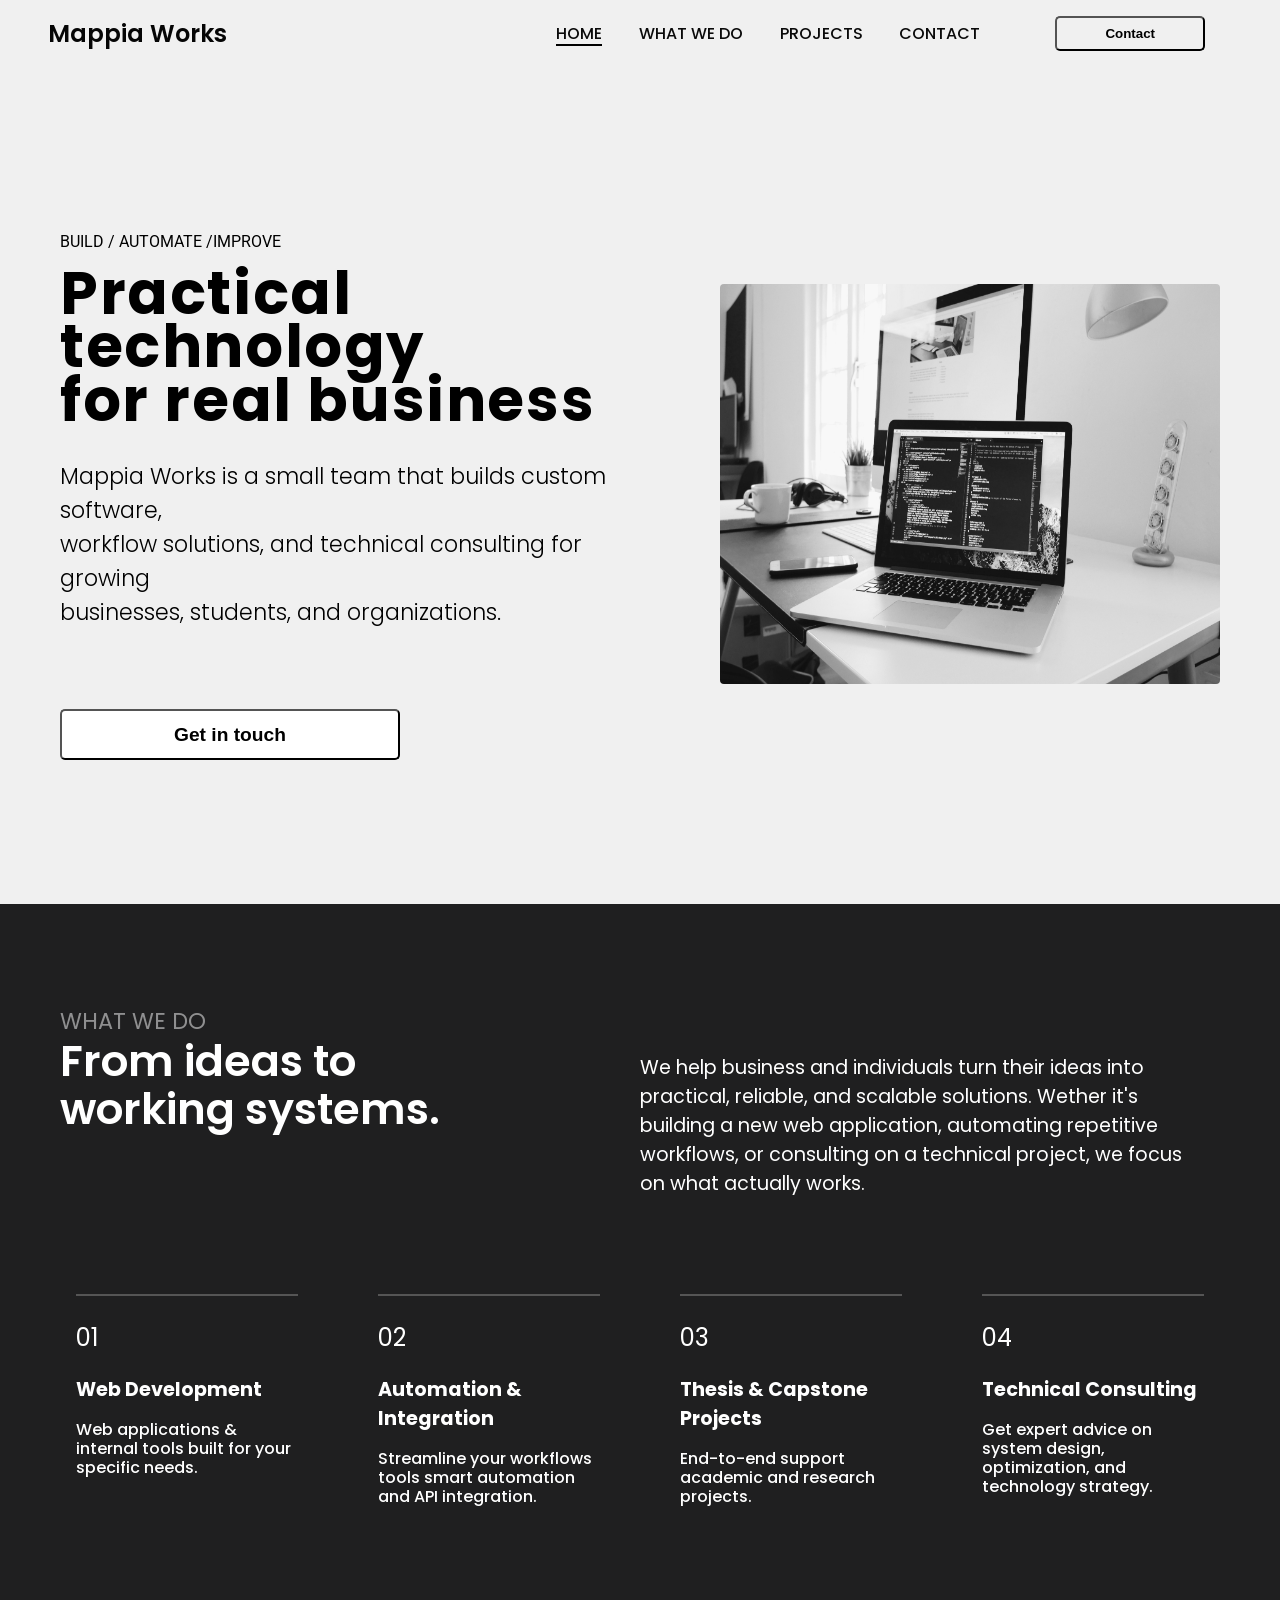
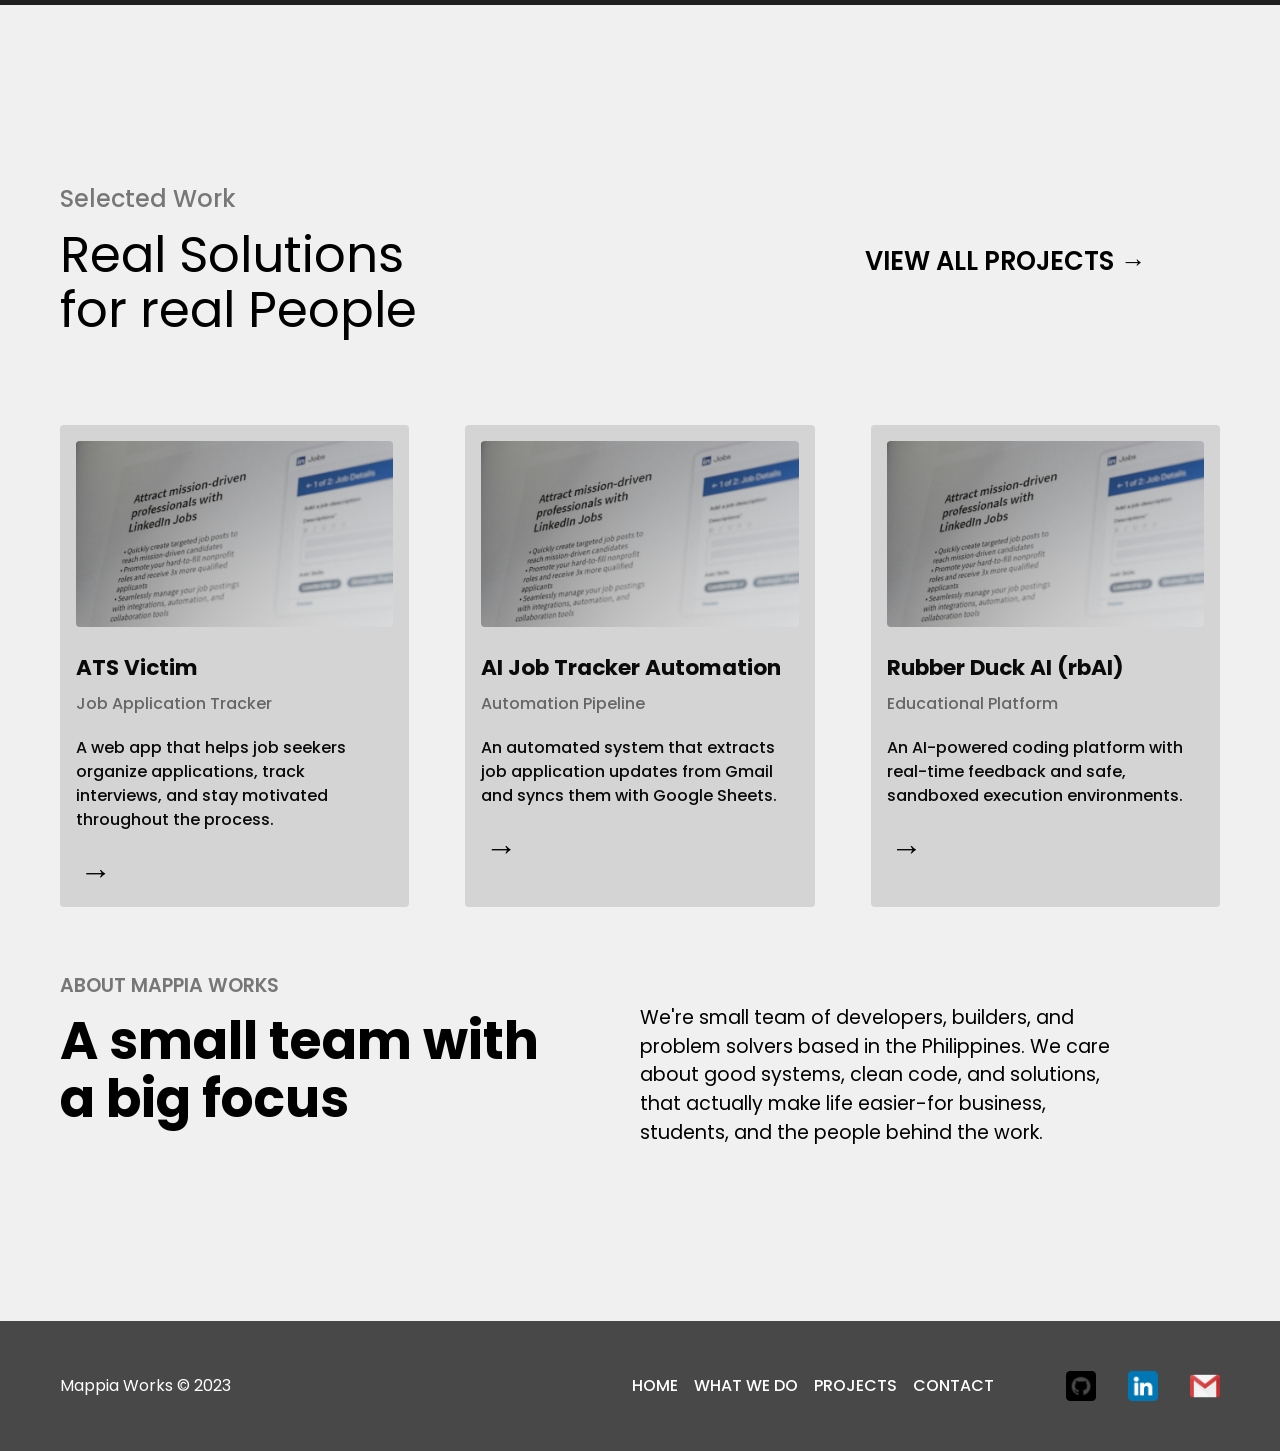
==== main copy.html @ c74e73e8 "testing" ====
<!doctype html>
<html lang="en">
  <head>
    <meta charset="UTF-8" />
    <meta http-equiv="X-UA-Compatible" content="IE=edge" />
    <meta name="viewport" content="width=device-width, initial-scale=1.0" />
    <link rel="stylesheet"href="https://fonts.googleapis.com/css?family=Tangerine"/>
    <link href="https://fonts.googleapis.com/css2?family=Inter:wght@300;400;600;700&display=swap"
      rel="stylesheet"
    />
    <link rel="stylesheet" href="main.css" />
    <script src="main.js" defer></script>
    <title>Practice_Company</title>
  </head>
  <body>
    <header>
      <div class="navbar">
        <h1>Mappia Works</h1>
        <nav>
          <ul>
            <li><a href="#intro">Home</a></li>
            <li><a href="#what-we-do">What we do</a></li>
            <li><a href="#our-work">Projects</a></li>
            <li><a href="#footer">Contact</a></li>
          </ul>
          <button class="get-in-touch">Contact</button>
        </nav>
      </div>
    </header>

    <main>
      <section class="intro" id="intro">
        <div class="intro-text">
          <div class="small-intro">
            <h3>BUILD / AUTOMATE /IMPROVE</h3>
          </div>
          <div class="intro-content">
            <h2>
              Practical technology<br />
              for real business
            </h2>
            <p>
              Mappia Works is a small team that builds custom software,<br />
              workflow solutions, and technical consulting for growing<br />
              businesses, students, and organizations.
            </p>
          </div>
          <button class="get-in-touch-below">Get in touch</button>
        </div>
        <div class="intro-image">
          <img
            src="imgs/intropic.jpg"
            alt="Mappia Works intro image"
            width="600"
            height="400"
          />
        </div>
      </section>

      <section class="what-we-do" id="what-we-do">
        <div class="small-wedo">
          <h3>WHAT WE DO</h3>
          <h4>
            From ideas to<br />
            working systems.
          </h4>
          <p>
            We help business and individuals turn their ideas into<br />
            practical, reliable, and scalable solutions. Wether it's<br />
            building a new web application, automating repetitive<br />
            workflows, or consulting on a technical project, we focus<br />
            on what actually works.
          </p>
        </div>
        <div class="work-list">
          <ul>
            <li>
              <div class="line"></div>
              <h3>01</h3>
              <h4>Web Development</h4>
              <p>
                Web applications & internal tools built for your specific needs.
              </p>
            </li>
            <li>
              <div class="line"></div>
              <h3>02</h3>
              <h4>Automation & Integration</h4>
              <p>
                Streamline your workflows tools smart automation and API
                integration.
              </p>
            </li>
            <li>
              <div class="line"></div>
              <h3>03</h3>
              <h4>Thesis & Capstone Projects</h4>
              <p>End-to-end support academic and research projects.</p>
            </li>
            <li>
              <div class="line"></div>
              <h3>04</h3>
              <h4>Technical Consulting</h4>
              <p>
                Get expert advice on system design, optimization, and technology
                strategy.
              </p>
            </li>
          </ul>
        </div>
      </section>

      <section class="our-work" id="our-work">
        <h3>Selected Work</h3>
        <p>Real Solutions<br />for real People</p>

        <div class="to-projects">
          <a href="#" aria-label="View all projects"
            >View all projects &rarr;</a
          >
        </div>

        <div class="projects">
          <ul>
            <li>
              <img src="imgs/ATS.jpg" alt="ATS Victim project dashboard" />
              <h3>ATS Victim</h3>
              <p class="project-type">Job Application Tracker</p>
              <p>
                A web app that helps job seekers organize applications, track
                interviews, and stay motivated throughout the process.
              </p>
              <a href="#" aria-label="View ATS Victim project">&rarr;</a>
            </li>
            <li>
              <img
                src="imgs/ATS.jpg"
                alt="AI Job Tracker Automation project dashboard"
              />
              <h3>AI Job Tracker Automation</h3>
              <p class="project-type">Automation Pipeline</p>
              <p>
                An automated system that extracts job application updates from
                Gmail and syncs them with Google Sheets.
              </p>
              <a href="#" aria-label="View AI Job Tracker Automation project"
                >&rarr;</a
              >
            </li>
            <li>
              <img src="imgs/ATS.jpg" alt="Rubber Duck AI project dashboard" />
              <h3>Rubber Duck AI (rbAI)</h3>
              <p class="project-type">Educational Platform</p>
              <p>
                An AI-powered coding platform with real-time feedback and safe,
                sandboxed execution environments.
              </p>
              <a href="#" aria-label="View Rubber Duck AI project">&rarr;</a>
            </li>
          </ul>
        </div>

        <div class="last-part">
          <h3>ABOUT MAPPIA WORKS</h3>
          <h4>
            A small team with<br />
            a big focus
          </h4>
          <p>
            We're small team of developers, builders, and problem solvers based
            in the Philippines. We care about good systems, clean code, and
            solutions, that actually make life easier-for business, students,
            and the people behind the work.
          </p>
        </div>
      </section>

      <footer id="footer">
        <p>Mappia Works &copy; 2023</p>
        <div class="footer-nav">
          <ul>
            <li><a href="#intro">Home</a></li>
            <li><a href="#what-we-do">What we do</a></li>
            <li><a href="#our-work">Projects</a></li>
            <li><a href="#footer">Contact</a></li>
          </ul>
        </div>
        <div class="icons">
          <img
            src="imgs/github.png"
            alt="git icon"
            width="30"
            height="30"
            class="git-icon"
          />
          <img
            src="imgs/linkedin.png"
            alt="linkedin icon"
            width="30"
            height="30"
            class="linkedin-icon"
          />
          <img
            src="imgs/logo (1).png"
            alt="gmail icon"
            width="30"
            height="30"
            class="gmail-icon"
          />
        </div>
      </footer>
    </main>
  </body>
</html>
---- main.css ----
@import url("https://fonts.googleapis.com/css2?family=Poppins:wght@300;400;600;700&display=swap");
@import url("https://fonts.googleapis.com/css2?family=Roboto:wght@300;400;700&display=swap");

html {
  font-size: 16px;
}

* {
  box-sizing: border-box;
  margin: 0;
  padding: 0;
}

body {
  background-color: #f0f0f0;
  font-family: "Poppins", sans-serif;
  padding-top: 5rem;
}

header .navbar {
  position: fixed;
  top: 0;
  left: 0;
  z-index: 10;
  width: 100%;
  display: flex;
  align-items: center;
  background-color: #f0f0f0;
  padding: 1rem;
  color: #050505;
}

.navbar h1 {
  font-size: 1.5rem;
  font-weight: 600;
  margin-left: 2rem;
  font-weight: 600;
}

nav {
  display: flex;
  align-items: center;
  gap: 1rem;
  margin-left: auto;
}

ul {
  display: flex;
  text-transform: uppercase;
  text-align: center;
  gap: 2.3rem;
  margin: 0;
  position: relative;
  right: 20%;
}

li,
a {
  text-decoration: none;
  list-style: none;
  color: #0a0a0a;
  font-weight: 500;
}

nav li a {
  display: inline-block;
  background: linear-gradient(#000, #000) left bottom / 0 2px no-repeat;
}

nav li a:hover {
  animation: underlineGrow 0.3s ease-in-out forwards;
}

nav li a.active {
  background: linear-gradient(#000, #000) left bottom / 100% 2px no-repeat;
}

@keyframes underlineGrow {
  from {
    background-size: 0 2px;
  }
  to {
    background-size: 100% 2px;
  }
}

.get-in-touch {
  background-color: #fff;
  color: #000;
  padding: 0.5rem 3rem;
  border-radius: 5px;
  position: relative;
  right: 10%;
  transition: color 0.3s ease-in-out;
  font-weight: 600;
}

.get-in-touch,
.get-in-touch-below {
  background: linear-gradient(#000, #000) bottom / 100% 0 no-repeat;
  transition:
    background-size 0.3s ease-in-out,
    color 0.3s ease-in-out;
}

.get-in-touch:hover,
.get-in-touch-below:hover {
  background-size: 100% 100%;
  color: #fff;
}

.intro {
  font-family: "Poppins", sans-serif;
  margin: 0 60px;
  padding-top: 2rem;
  margin-bottom: 9rem;
  display: flex;
  gap: 3rem;
  align-items: center;
}

.intro,
.what-we-do,
.our-work,
footer {
  scroll-margin-top: 5rem;
}

.intro-text,
.intro-image {
  width: 50%;
}

.intro-image img {
  display: block;
  width: 90%;
  margin-left: auto;
  margin-top: 6rem;
  filter: grayscale(100%);
  border-radius: 4px;
}

.small-intro h3 {
  text-align: left;
  margin: 120px 0 0 0;
  font-size: 1rem;
  font-weight: 400;
  font-family: "Roboto", sans-serif;
}

.intro-content h2 {
  font-size: 3.7rem;
  margin: 1rem 0;
  letter-spacing: 0.1rem;
  line-height: 0.9;
}

.intro-content p {
  font-size: 1.4rem;
  margin: 2rem 0;
  font-weight: 300;
}

.get-in-touch-below {
  background-color: #fff;
  color: #000;
  padding: 0.8rem 7rem;
  border-radius: 5px;
  margin-top: 3rem;
  font-weight: 600;
  font-size: 1.2rem;
}

.what-we-do {
  padding: 5rem 60px;
  margin: 8rem 0;
  background-color: #1f1f20;
  color: #fff;
    }

.small-wedo h3 {
  font-size: 1.4rem;
  opacity: 0.5;
  font-weight: 400;
}

.small-wedo h3,
.small-wedo h4 {
  position: relative;
  top: 20px;
}

.small-wedo h4 {
  font-size: 2.7rem;
  font-weight: 600;
  line-height: 1.1;
}

.small-wedo p {
  width: min(50%, 600px);
  margin-left: auto;
  font-size: 1.2rem;
  margin-bottom: 1rem;
  position: relative;
  bottom: 60px;
}

.work-list li {
  min-width: 20px;
  padding: 1rem;
  height: 100%;
  width: 100%;
  transition:
    transform 0.3s ease-in-out,
    box-shadow 0.3s ease-in-out;
}

.work-list li:hover {
  box-shadow: inset 0 0 0 1px #f1f0f0;
  border-radius: 4px;
  transform: scale(1.02);
  height: 100%;
  width: 100%;
}

.work-list li:hover .line {
  opacity: 0;
  transition: opacity 0.5s ease-in-out;
}

.work-list ul {
  display: grid;
  grid-template-columns: repeat(4, minmax(0, 1fr));
  gap: 3rem;
  margin: 0;
  padding: 0.2rem 0;
  position: static;
  right: auto;
  text-align: left;
  text-transform: none;
  align-items: start;
}

.work-list .line {
  width: 100%;
  height: 2px;
  margin-bottom: 1.5rem;
  background-color: #555;
  transition: opacity 0.5s ease-in-out;
}

.work-list li h3 {
  color: #ffffff;
  margin-bottom: 1.25rem;
  font-size: 1.5rem;
  font-weight: 400;
}

.work-list li h4 {
  color: #ffffff;
  margin-bottom: 1rem;
  font-size: 1.2rem;
}

.work-list li p {
  color: #ffffff;
  font-size: 1rem;
  line-height: 1.2rem;
}

.our-work {
  padding: 3rem 60px 0.12rem;
  margin: 8rem 0 2rem;
  background-color: #f0f0f0;
  color: #000;
}

.our-work > h3 {
  font-size: 1.5rem;
  margin-bottom: 0.75rem;
  opacity: 0.5;
  font-weight: 500;
}

.our-work > p {
  margin-bottom: 3rem;
  font-size: 3.1rem;
  line-height: 1.1;
}

.projects {
  max-width: 1400px;
  margin: 0 auto;
}

.to-projects {
  text-align: right;
  position: relative;
  right: 4rem;
  bottom: 9rem;
}

.to-projects a {
  text-transform: uppercase;
  font-size: 1.6rem;
  text-decoration: none;
  border: 2px solid transparent;
  color: #000;
  font-weight: 600;
  background: linear-gradient(#000, #000) bottom / 100% 0 no-repeat;
  transition:
    background-size 0.3s ease-in-out,
    color 0.3s ease-in-out;
  padding: 0.5rem 0.5rem;
}

.to-projects a:hover {
  background-size: 100% 100%;
  color: #fff;
  border-color: #6d6c6c;
  padding: 0.5rem 0.5rem;
}

.projects ul {
  display: grid;
  grid-template-columns: repeat(3, minmax(0, 1fr));
  gap: 3.5rem;
  margin: 0;
  position: static;
  right: auto;
  text-align: left;
  text-transform: none;
}

.projects li {
  min-width: 0;
  background-color: #d4d4d4;
  padding: 1rem;
  border-radius: 4px;
  transition:
    transform 0.3s ease-in-out,
    box-shadow 0.3s ease-in-out;
}

.projects li > img {
  display: block;
  width: 100%;
  aspect-ratio: 1.7 / 1;
  object-fit: cover;
  margin-bottom: 1.5rem;
  border-radius: 4px;
}

.projects li h3 {
  margin-bottom: 0.5rem;
  font-size: 1.35rem;
}

.projects li p {
  max-width: 24rem;
  margin-bottom: 1.25rem;
  font-size: 1rem;
  line-height: 1.5;
}

.projects li .project-type {
  margin-bottom: 1.25rem;
  color: #666;
}

.projects li a {
  display: inline-block;
  color: #000;
  font-size: 2rem;
  line-height: 1;
  padding: 0.1rem;
  border: 2px solid transparent;
  text-decoration: none;
  transition:
    border-color 0.3s ease-in-out,
    color 0.3s ease-in-out;
}

.projects li:hover {
  box-shadow: 0 0 5px rgba(0, 0, 0, 0.2);
  color: #000;
  transform: scale(1.06);
  transition: box-shadow 0.4s all ease-in-out;
}

.projects li:hover a {
  color: #ffffff;
  border-color: #6d6c6c;
  background-color: black;
}

.last-part {
  margin-top: 4rem;
}

.last-part h3 {
  font-size: 1.2rem;
  margin-bottom: 0.75rem;
  opacity: 0.5;
  font-weight: 600;
}

.last-part h4 {
  font-size: 3.25rem;
  color: black;
  margin-bottom: 1rem;
  line-height: 1.1;
}

.last-part p {
  max-width: 30rem;
  font-size: 1.2rem;
  line-height: 1.5;
  position: relative;
  left: 50%;
  bottom: 139px;
}

footer {
  background-color: #484849;
  height: 130px;
  width: 100%;
  display: flex;
  align-items: center;
  justify-content: space-between;
  padding: 0 60px;
  color: #fff;
}

.footer.nav li {
  list-style: none;
}

.footer-nav ul {
  display: flex;
  gap: 1rem;
  margin: 0;
}

.footer-nav {
  margin-left: auto;
}

.icons {
  display: flex;
  gap: 2rem;
  transition: all 0.3s ease-in-out;
}

.icons img:hover {
  filter: drop-shadow(0 0 4px #dbd6e2);
  transform: scale(1.1);
  transition: all 0.3s ease-in-out;
}

.footer-nav a {
  display: inline-block;
  color: #fff;
  text-decoration: none;
  font-weight: 500;
  background: linear-gradient(#fff, #fff) left bottom / 0 2px no-repeat;
}

.footer-nav a:hover {
  animation: underlineGrow 0.3s ease-in-out forwards;
}

@keyframes underlineGrow {
  from {
    background-size: 0 2px;
  }
  to {
    background-size: 100% 2px;
  }
}
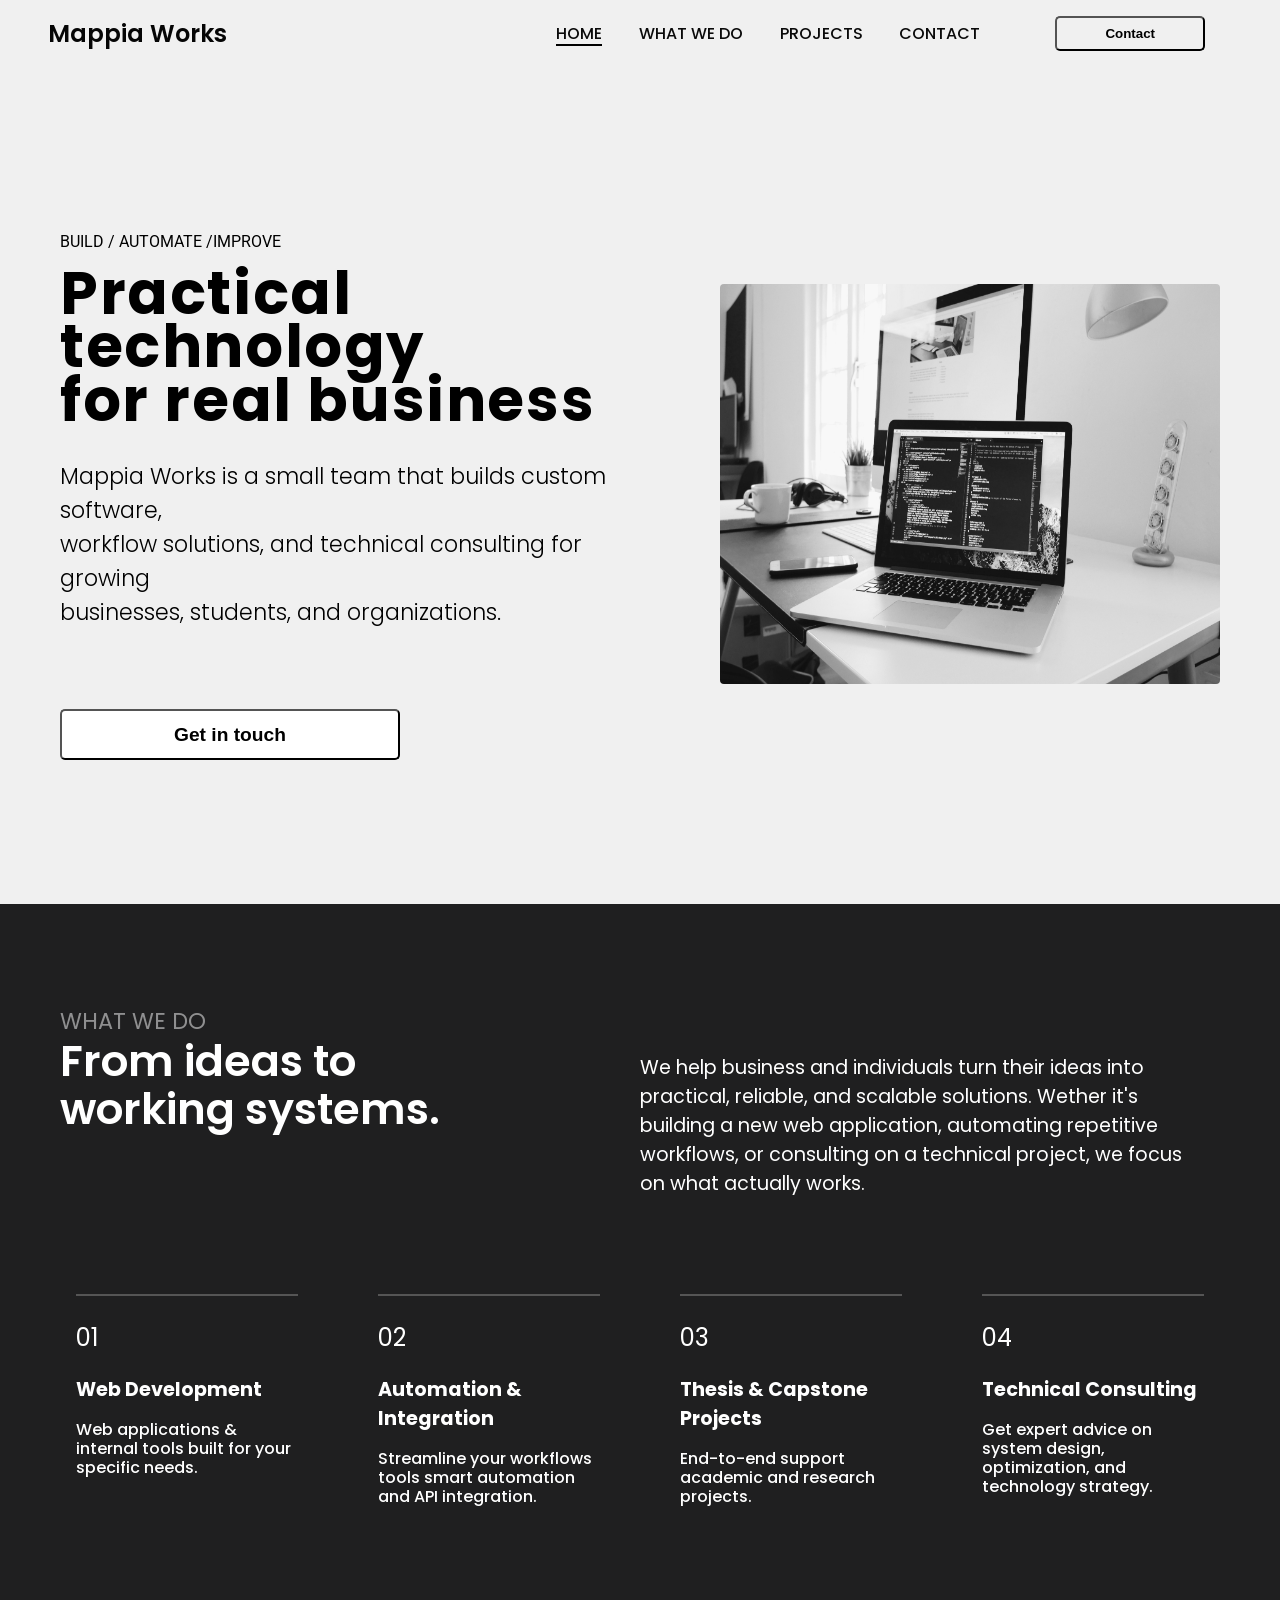
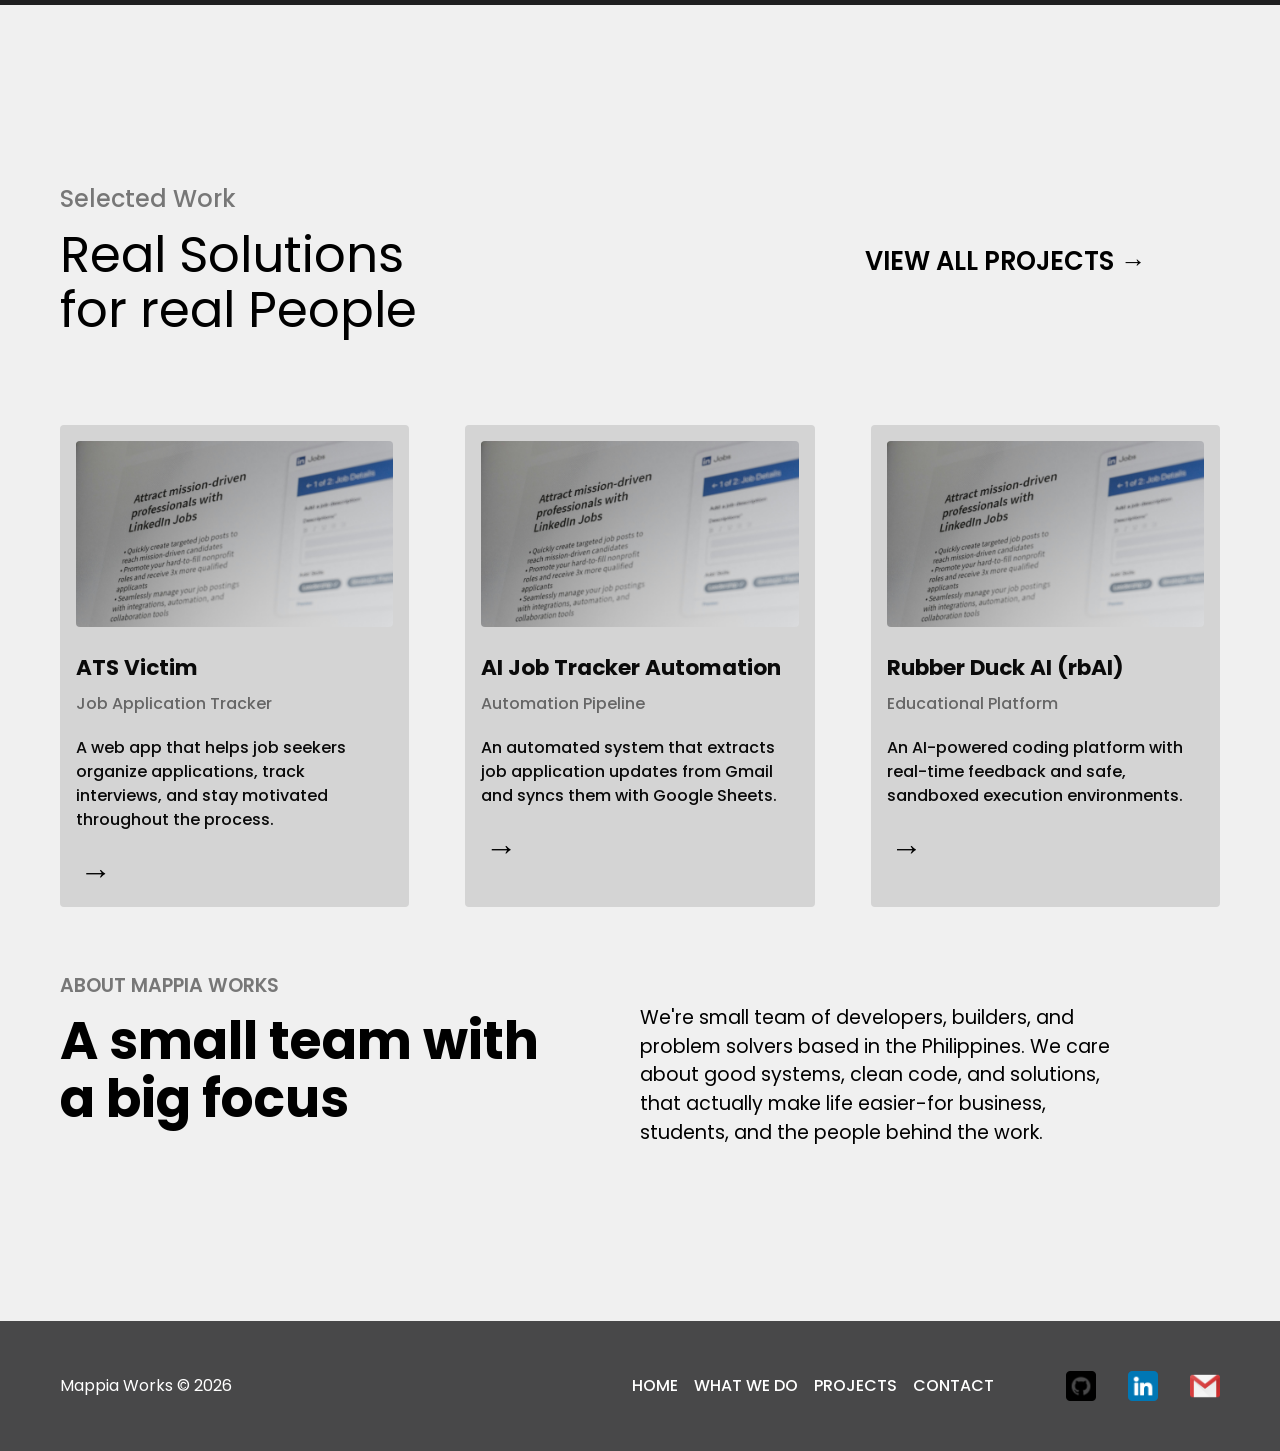
==== commit 999bcf95: "testing4" ====
--- a/main copy.html
+++ b/main copy.html
@@ -176,7 +176,7 @@
       </section>
 
       <footer id="footer">
-        <p>Mappia Works &copy; 2023</p>
+        <p>Mappia Works &copy; 2026</p>
         <div class="footer-nav">
           <ul>
             <li><a href="#intro">Home</a></li>
